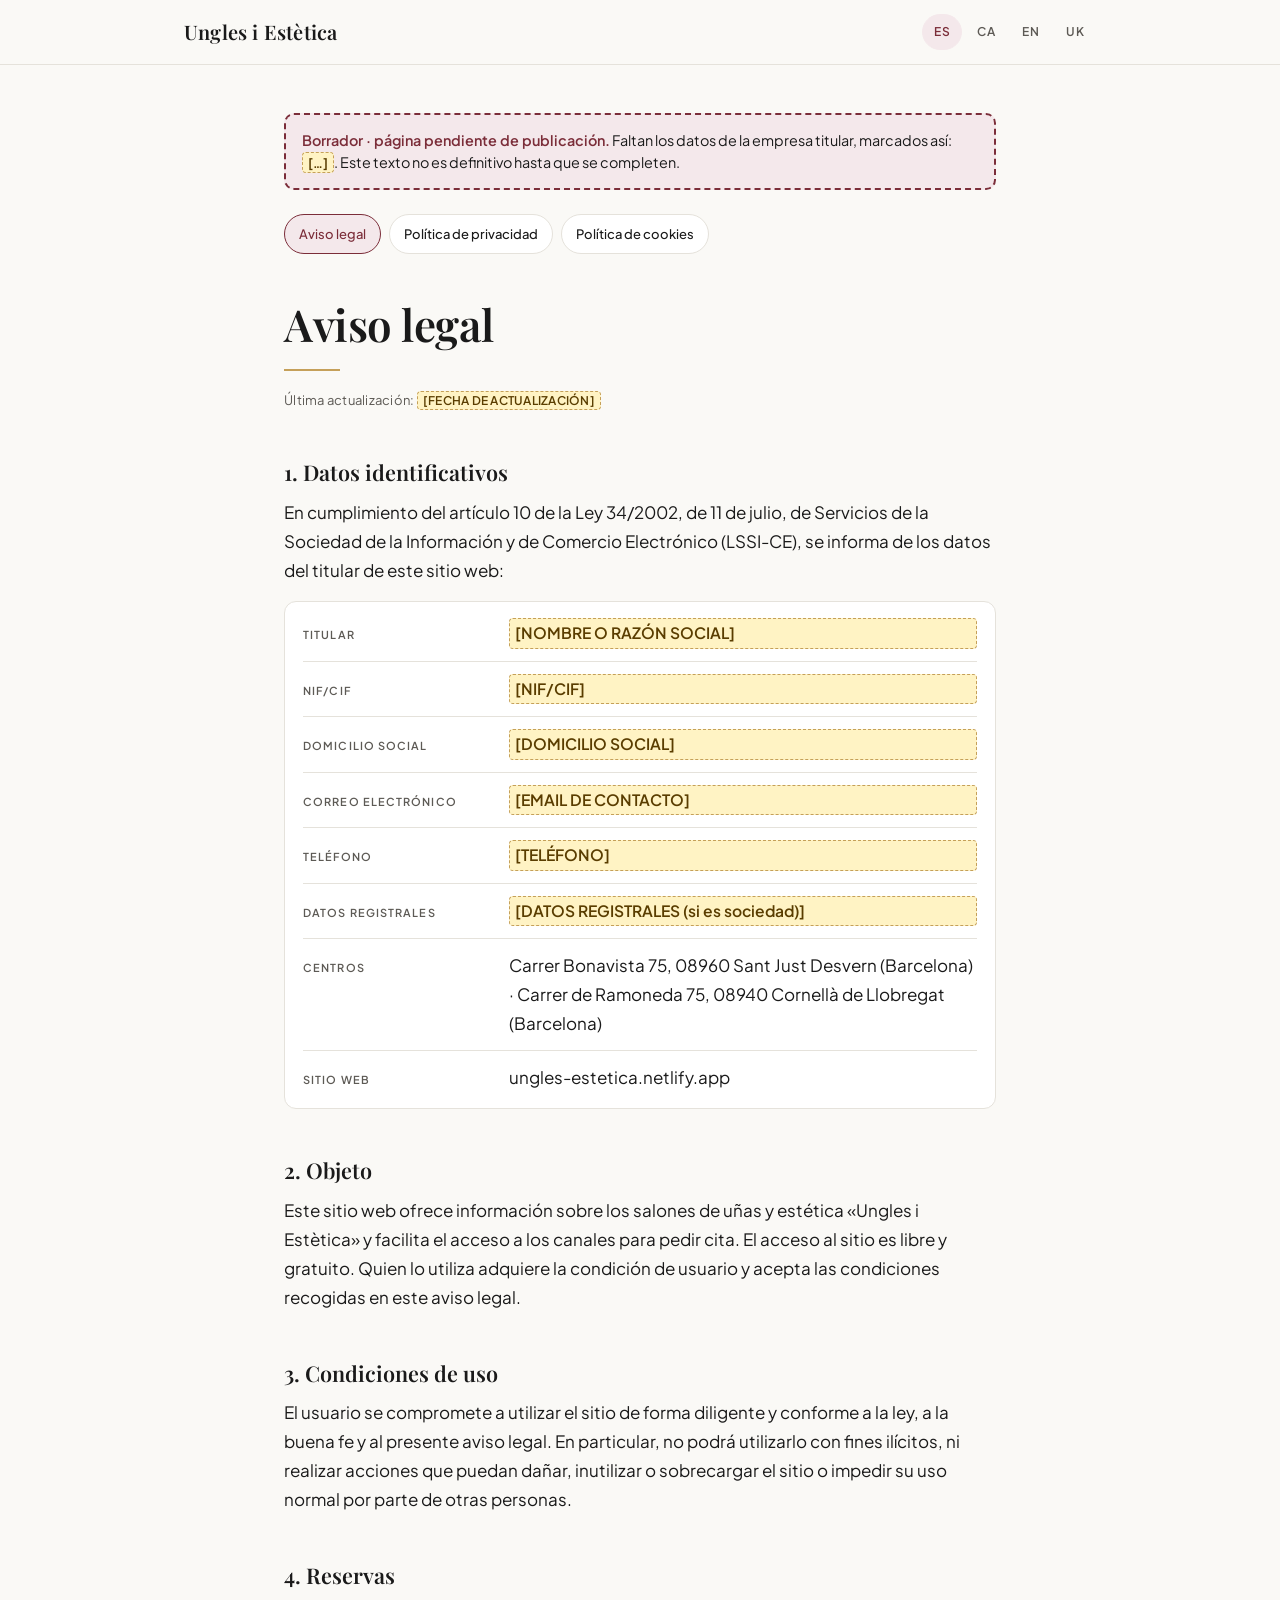
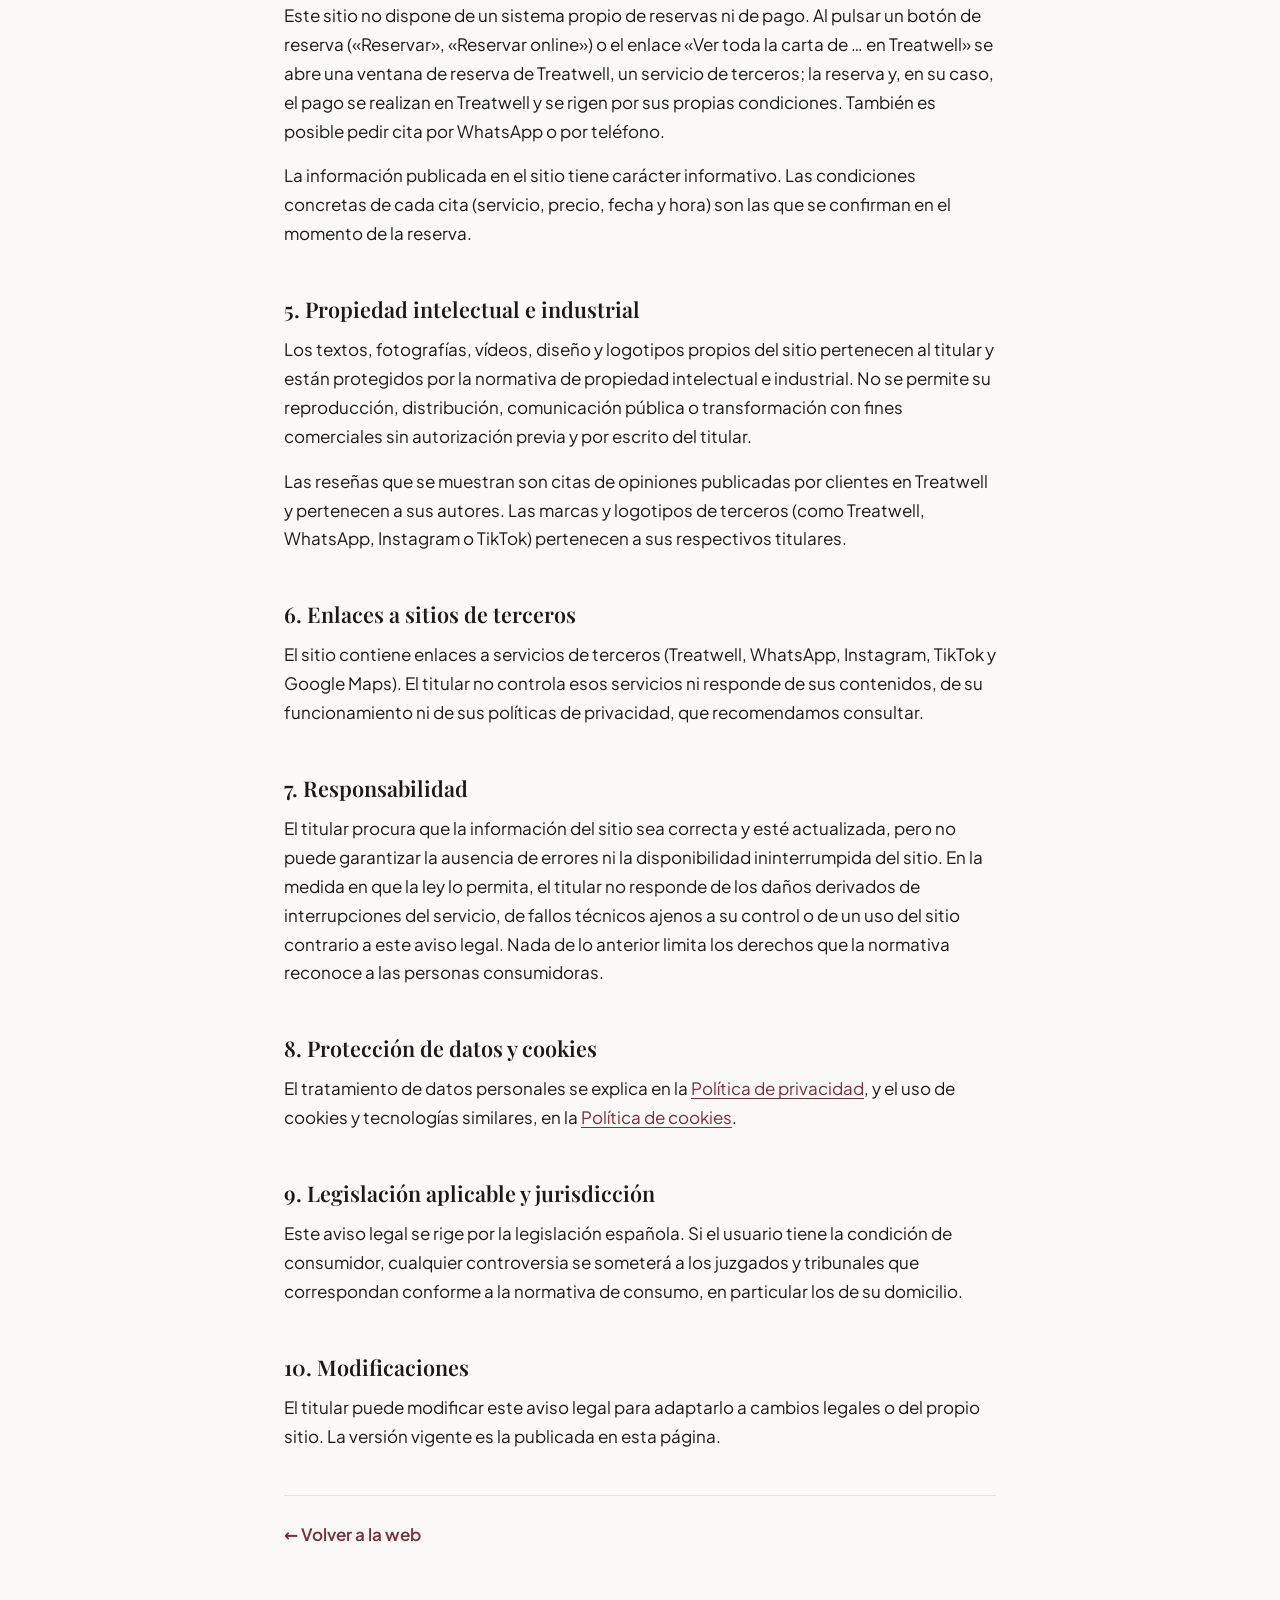
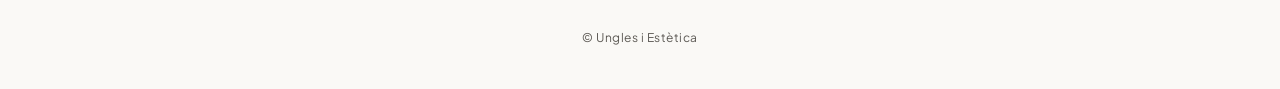
==== legal/aviso-legal.html @ af8abde1 "Juridische pagina's in vier talen klaargezet (nog niet gelinkt) Co-Authored-By: Claude Fable 5.2 <no" ====
<!DOCTYPE html>
<!--
  BORRADOR / DRAFT - no enlazar hasta completar los datos de la empresa.
  Placeholders usados en este archivo (idénticos en los 4 idiomas; buscar y reemplazar,
  cada uno va dentro de <mark class="ph">…</mark>):
       [NOMBRE O RAZÓN SOCIAL]
       [NIF/CIF]
       [DOMICILIO SOCIAL]
       [EMAIL DE CONTACTO]
       [TELÉFONO]
       [DATOS REGISTRALES (si es sociedad)]
       [FECHA DE ACTUALIZACIÓN]
  Al publicar: quitar <meta name="robots" content="noindex"> y los avisos <p class="draft">.
  Centros (apartado 1, en los 4 idiomas): copia de data/prijzen.json (adres); actualizar a mano si cambia.
-->
<html lang="es">
<head>
<meta charset="utf-8">
<meta name="viewport" content="width=device-width, initial-scale=1">
<meta name="robots" content="noindex">
<title>Aviso legal · Ungles i Estètica</title>
<link rel="stylesheet" href="../media/fonts/fonts.css">
<link rel="stylesheet" href="legal.css">
<script src="legal.js"></script>
</head>
<body>
<header class="topbar">
  <div class="topbar-in">
    <a class="logo" href="../index.html">Ungles i Estètica</a>
    <div class="langs" role="group" aria-label="Idioma / Language">
      <button type="button" data-set-lang="es" aria-pressed="true" lang="es" title="Español">ES</button>
      <button type="button" data-set-lang="ca" aria-pressed="false" lang="ca" title="Català">CA</button>
      <button type="button" data-set-lang="en" aria-pressed="false" lang="en" title="English">EN</button>
      <button type="button" data-set-lang="uk" aria-pressed="false" lang="uk" title="Українська">UK</button>
    </div>
  </div>
</header>
<main>
  <section lang="es" data-lang="es">
    <p class="draft" role="note"><strong>Borrador · página pendiente de publicación.</strong> Faltan los datos de la empresa titular, marcados así: <mark class="ph">[…]</mark>. Este texto no es definitivo hasta que se completen.</p>
    <nav class="legal-nav" aria-label="Páginas legales">
      <ul><li><a href="aviso-legal.html" aria-current="page">Aviso legal</a></li><li><a href="privacidad.html">Política de privacidad</a></li><li><a href="cookies.html">Política de cookies</a></li></ul>
    </nav>
    <h1>Aviso legal</h1>
    <p class="updated">Última actualización: <mark class="ph">[FECHA DE ACTUALIZACIÓN]</mark></p>
    <h2>1. Datos identificativos</h2>
    <p>En cumplimiento del artículo 10 de la Ley 34/2002, de 11 de julio, de Servicios de la Sociedad de la Información y de Comercio Electrónico (LSSI-CE), se informa de los datos del titular de este sitio web:</p>
    <ul class="data">
      <li><span>Titular</span> <mark class="ph">[NOMBRE O RAZÓN SOCIAL]</mark></li>
      <li><span>NIF/CIF</span> <mark class="ph">[NIF/CIF]</mark></li>
      <li><span>Domicilio social</span> <mark class="ph">[DOMICILIO SOCIAL]</mark></li>
      <li><span>Correo electrónico</span> <mark class="ph">[EMAIL DE CONTACTO]</mark></li>
      <li><span>Teléfono</span> <mark class="ph">[TELÉFONO]</mark></li>
      <li><span>Datos registrales</span> <mark class="ph">[DATOS REGISTRALES (si es sociedad)]</mark></li>
      <li><span>Centros</span> Carrer Bonavista 75, 08960 Sant Just Desvern (Barcelona) · Carrer de Ramoneda 75, 08940 Cornellà de Llobregat (Barcelona)</li>
      <li><span>Sitio web</span> ungles-estetica.netlify.app</li>
    </ul>

    <h2>2. Objeto</h2>
    <p>Este sitio web ofrece información sobre los salones de uñas y estética «Ungles i Estètica» y facilita el acceso a los canales para pedir cita. El acceso al sitio es libre y gratuito. Quien lo utiliza adquiere la condición de usuario y acepta las condiciones recogidas en este aviso legal.</p>

    <h2>3. Condiciones de uso</h2>
    <p>El usuario se compromete a utilizar el sitio de forma diligente y conforme a la ley, a la buena fe y al presente aviso legal. En particular, no podrá utilizarlo con fines ilícitos, ni realizar acciones que puedan dañar, inutilizar o sobrecargar el sitio o impedir su uso normal por parte de otras personas.</p>

    <h2>4. Reservas</h2>
    <p>Este sitio no dispone de un sistema propio de reservas ni de pago. Al pulsar un botón de reserva («Reservar», «Reservar online») o el enlace «Ver toda la carta de … en Treatwell» se abre una ventana de reserva de Treatwell, un servicio de terceros; la reserva y, en su caso, el pago se realizan en Treatwell y se rigen por sus propias condiciones. También es posible pedir cita por WhatsApp o por teléfono.</p>
    <p>La información publicada en el sitio tiene carácter informativo. Las condiciones concretas de cada cita (servicio, precio, fecha y hora) son las que se confirman en el momento de la reserva.</p>

    <h2>5. Propiedad intelectual e industrial</h2>
    <p>Los textos, fotografías, vídeos, diseño y logotipos propios del sitio pertenecen al titular y están protegidos por la normativa de propiedad intelectual e industrial. No se permite su reproducción, distribución, comunicación pública o transformación con fines comerciales sin autorización previa y por escrito del titular.</p>
    <p>Las reseñas que se muestran son citas de opiniones publicadas por clientes en Treatwell y pertenecen a sus autores. Las marcas y logotipos de terceros (como Treatwell, WhatsApp, Instagram o TikTok) pertenecen a sus respectivos titulares.</p>

    <h2>6. Enlaces a sitios de terceros</h2>
    <p>El sitio contiene enlaces a servicios de terceros (Treatwell, WhatsApp, Instagram, TikTok y Google Maps). El titular no controla esos servicios ni responde de sus contenidos, de su funcionamiento ni de sus políticas de privacidad, que recomendamos consultar.</p>

    <h2>7. Responsabilidad</h2>
    <p>El titular procura que la información del sitio sea correcta y esté actualizada, pero no puede garantizar la ausencia de errores ni la disponibilidad ininterrumpida del sitio. En la medida en que la ley lo permita, el titular no responde de los daños derivados de interrupciones del servicio, de fallos técnicos ajenos a su control o de un uso del sitio contrario a este aviso legal. Nada de lo anterior limita los derechos que la normativa reconoce a las personas consumidoras.</p>

    <h2>8. Protección de datos y cookies</h2>
    <p>El tratamiento de datos personales se explica en la <a href="privacidad.html">Política de privacidad</a>, y el uso de cookies y tecnologías similares, en la <a href="cookies.html">Política de cookies</a>.</p>

    <h2>9. Legislación aplicable y jurisdicción</h2>
    <p>Este aviso legal se rige por la legislación española. Si el usuario tiene la condición de consumidor, cualquier controversia se someterá a los juzgados y tribunales que correspondan conforme a la normativa de consumo, en particular los de su domicilio.</p>

    <h2>10. Modificaciones</h2>
    <p>El titular puede modificar este aviso legal para adaptarlo a cambios legales o del propio sitio. La versión vigente es la publicada en esta página.</p>

    <p class="back"><a href="../index.html">&larr; Volver a la web</a></p>
  </section>
  <section lang="ca" data-lang="ca">
    <p class="draft" role="note"><strong>Esborrany · pàgina pendent de publicació.</strong> Hi manquen les dades de l'empresa titular, marcades així: <mark class="ph">[…]</mark>. Aquest text no és definitiu fins que es completin.</p>
    <nav class="legal-nav" aria-label="Pàgines legals">
      <ul><li><a href="aviso-legal.html" aria-current="page">Avís legal</a></li><li><a href="privacidad.html">Política de privacitat</a></li><li><a href="cookies.html">Política de galetes</a></li></ul>
    </nav>
    <h1>Avís legal</h1>
    <p class="updated">Darrera actualització: <mark class="ph">[FECHA DE ACTUALIZACIÓN]</mark></p>
    <h2>1. Dades identificatives</h2>
    <p>En compliment de l'article 10 de la Llei 34/2002, d'11 de juliol, de serveis de la societat de la informació i de comerç electrònic (LSSI-CE), s'informa de les dades del titular d'aquest lloc web:</p>
    <ul class="data">
      <li><span>Titular</span> <mark class="ph">[NOMBRE O RAZÓN SOCIAL]</mark></li>
      <li><span>NIF/CIF</span> <mark class="ph">[NIF/CIF]</mark></li>
      <li><span>Domicili social</span> <mark class="ph">[DOMICILIO SOCIAL]</mark></li>
      <li><span>Correu electrònic</span> <mark class="ph">[EMAIL DE CONTACTO]</mark></li>
      <li><span>Telèfon</span> <mark class="ph">[TELÉFONO]</mark></li>
      <li><span>Dades registrals</span> <mark class="ph">[DATOS REGISTRALES (si es sociedad)]</mark></li>
      <li><span>Centres</span> Carrer Bonavista 75, 08960 Sant Just Desvern (Barcelona) · Carrer de Ramoneda 75, 08940 Cornellà de Llobregat (Barcelona)</li>
      <li><span>Lloc web</span> ungles-estetica.netlify.app</li>
    </ul>

    <h2>2. Objecte</h2>
    <p>Aquest lloc web ofereix informació sobre els salons d'ungles i estètica «Ungles i Estètica» i facilita l'accés als canals per demanar hora. L'accés al lloc és lliure i gratuït. Qui l'utilitza adquireix la condició d'usuari i accepta les condicions recollides en aquest avís legal.</p>

    <h2>3. Condicions d'ús</h2>
    <p>L'usuari es compromet a fer servir el lloc de manera diligent i d'acord amb la llei, la bona fe i aquest avís legal. En particular, no el pot utilitzar amb finalitats il·lícites ni dur a terme accions que puguin malmetre, inutilitzar o sobrecarregar el lloc o impedir-ne l'ús normal a altres persones.</p>

    <h2>4. Reserves</h2>
    <p>Aquest lloc no té un sistema propi de reserves ni de pagament. En prémer un botó de reserva («Reserva», «Reserva en línia») o l'enllaç «Consulta tota la carta de … a Treatwell» s'obre una finestra de reserva de Treatwell, un servei de tercers; la reserva i, si escau, el pagament es fan a Treatwell i es regeixen per les seves pròpies condicions. També es pot demanar hora per WhatsApp o per telèfon.</p>
    <p>La informació publicada al lloc té caràcter informatiu. Les condicions concretes de cada cita (servei, preu, dia i hora) són les que es confirmen en el moment de fer la reserva.</p>

    <h2>5. Propietat intel·lectual i industrial</h2>
    <p>Els textos, les fotografies, els vídeos, el disseny i els logotips propis del lloc pertanyen al titular i estan protegits per la normativa de propietat intel·lectual i industrial. No se'n permet la reproducció, la distribució, la comunicació pública ni la transformació amb finalitats comercials sense l'autorització prèvia i per escrit del titular.</p>
    <p>Les ressenyes que s'hi mostren són cites d'opinions publicades per clients a Treatwell i pertanyen als seus autors. Les marques i els logotips de tercers (com ara Treatwell, WhatsApp, Instagram o TikTok) pertanyen als seus titulars respectius.</p>

    <h2>6. Enllaços a llocs de tercers</h2>
    <p>El lloc conté enllaços a serveis de tercers (Treatwell, WhatsApp, Instagram, TikTok i Google Maps). El titular no controla aquests serveis ni respon dels seus continguts, del seu funcionament ni de les seves polítiques de privacitat, que recomanem consultar.</p>

    <h2>7. Responsabilitat</h2>
    <p>El titular procura que la informació del lloc sigui correcta i estigui actualitzada, però no pot garantir l'absència d'errors ni la disponibilitat ininterrompuda del lloc. En la mesura que la llei ho permeti, el titular no respon dels danys derivats d'interrupcions del servei, de fallades tècniques alienes al seu control o d'un ús del lloc contrari a aquest avís legal. Res del que s'ha dit limita els drets que la normativa reconeix a les persones consumidores.</p>

    <h2>8. Protecció de dades i galetes</h2>
    <p>El tractament de dades personals s'explica a la <a href="privacidad.html">Política de privacitat</a>, i l'ús de galetes i tecnologies similars, a la <a href="cookies.html">Política de galetes</a>.</p>

    <h2>9. Legislació aplicable i jurisdicció</h2>
    <p>Aquest avís legal es regeix per la legislació espanyola. Si l'usuari té la condició de consumidor, qualsevol controvèrsia se sotmetrà als jutjats i tribunals que corresponguin d'acord amb la normativa de consum, en particular els del seu domicili.</p>

    <h2>10. Modificacions</h2>
    <p>El titular pot modificar aquest avís legal per adaptar-lo a canvis legals o del mateix lloc. La versió vigent és la publicada en aquesta pàgina.</p>
<p class="prevail">Aquest text és una traducció. En cas de discrepància entre versions, preval la versió en castellà.</p>
    <p class="back"><a href="../index.html">&larr; Tornar al web</a></p>
  </section>
  <section lang="en" data-lang="en">
    <p class="draft" role="note"><strong>Draft · this page has not been published yet.</strong> The details of the company that owns the site are still missing, highlighted like this: <mark class="ph">[…]</mark>. This text is not final until they are filled in.</p>
    <nav class="legal-nav" aria-label="Legal pages">
      <ul><li><a href="aviso-legal.html" aria-current="page">Legal notice</a></li><li><a href="privacidad.html">Privacy policy</a></li><li><a href="cookies.html">Cookie policy</a></li></ul>
    </nav>
    <h1>Legal notice</h1>
    <p class="updated">Last updated: <mark class="ph">[FECHA DE ACTUALIZACIÓN]</mark></p>
    <h2>1. Identification details</h2>
    <p>In accordance with Article 10 of Spanish Act 34/2002 of 11 July on Information Society Services and Electronic Commerce (LSSI-CE), the details of the owner of this website are as follows:</p>
    <ul class="data">
      <li><span>Owner</span> <mark class="ph">[NOMBRE O RAZÓN SOCIAL]</mark></li>
      <li><span>Tax ID (NIF/CIF)</span> <mark class="ph">[NIF/CIF]</mark></li>
      <li><span>Registered address</span> <mark class="ph">[DOMICILIO SOCIAL]</mark></li>
      <li><span>Email</span> <mark class="ph">[EMAIL DE CONTACTO]</mark></li>
      <li><span>Telephone</span> <mark class="ph">[TELÉFONO]</mark></li>
      <li><span>Registry details</span> <mark class="ph">[DATOS REGISTRALES (si es sociedad)]</mark></li>
      <li><span>Salons</span> Carrer Bonavista 75, 08960 Sant Just Desvern (Barcelona) · Carrer de Ramoneda 75, 08940 Cornellà de Llobregat (Barcelona)</li>
      <li><span>Website</span> ungles-estetica.netlify.app</li>
    </ul>

    <h2>2. Purpose</h2>
    <p>This website provides information about the “Ungles i Estètica” nail and beauty salons and gives access to the channels for booking an appointment. Access to the site is free of charge. Anyone using it is considered a user and accepts the terms set out in this legal notice.</p>

    <h2>3. Terms of use</h2>
    <p>Users agree to use the site with due care and in accordance with the law, good faith and this legal notice. In particular, the site may not be used for unlawful purposes, nor may users do anything that could damage, disable or overload the site or prevent others from using it normally.</p>

    <h2>4. Bookings</h2>
    <p>This site has no booking or payment system of its own. Clicking a booking button (“Book”, “Book online”) or the link “See the full … menu on Treatwell” opens a booking window provided by Treatwell, a third-party service; the booking and, where applicable, the payment are made on Treatwell and are governed by Treatwell's own terms. Appointments can also be requested by WhatsApp or by telephone.</p>
    <p>The information published on the site is for guidance only. The specific terms of each appointment (service, price, date and time) are those confirmed at the time of booking.</p>

    <h2>5. Intellectual and industrial property</h2>
    <p>The site's own texts, photographs, videos, design and logos belong to the owner and are protected by intellectual and industrial property law. They may not be reproduced, distributed, communicated to the public or adapted for commercial purposes without the owner's prior written permission.</p>
    <p>The reviews shown are quotations from opinions posted by customers on Treatwell and belong to their authors. Third-party trade marks and logos (such as Treatwell, WhatsApp, Instagram and TikTok) belong to their respective owners.</p>

    <h2>6. Links to third-party sites</h2>
    <p>The site contains links to third-party services (Treatwell, WhatsApp, Instagram, TikTok and Google Maps). The owner does not control those services and is not responsible for their content, their operation or their privacy policies, which we recommend you read.</p>

    <h2>7. Liability</h2>
    <p>The owner endeavours to keep the information on the site accurate and up to date, but cannot guarantee that it is free of errors or that the site will be available without interruption. To the extent permitted by law, the owner is not liable for damage arising from service interruptions, technical faults beyond its control or use of the site contrary to this legal notice. Nothing in this section limits the rights that the law grants to consumers.</p>

    <h2>8. Data protection and cookies</h2>
    <p>The processing of personal data is explained in the <a href="privacidad.html">Privacy policy</a>, and the use of cookies and similar technologies in the <a href="cookies.html">Cookie policy</a>.</p>

    <h2>9. Governing law and jurisdiction</h2>
    <p>This legal notice is governed by Spanish law. Where the user is a consumer, any dispute will be brought before the courts that have jurisdiction under consumer law, in particular those of the consumer's place of residence.</p>

    <h2>10. Changes</h2>
    <p>The owner may amend this legal notice to reflect changes in the law or in the site itself. The version in force is the one published on this page.</p>
<p class="prevail">This text is a translation. In the event of any discrepancy between versions, the Spanish version prevails.</p>
    <p class="back"><a href="../index.html">&larr; Back to the site</a></p>
  </section>
  <section lang="uk" data-lang="uk">
    <p class="draft" role="note"><strong>Чернетка · сторінку ще не опубліковано.</strong> Бракує даних компанії — власника сайту, їх позначено так: <mark class="ph">[…]</mark>. Текст не є остаточним, доки ці дані не буде додано.</p>
    <nav class="legal-nav" aria-label="Юридичні сторінки">
      <ul><li><a href="aviso-legal.html" aria-current="page">Правова інформація</a></li><li><a href="privacidad.html">Політика конфіденційності</a></li><li><a href="cookies.html">Політика щодо файлів cookie</a></li></ul>
    </nav>
    <h1>Правова інформація</h1>
    <p class="updated">Останнє оновлення: <mark class="ph">[FECHA DE ACTUALIZACIÓN]</mark></p>
    <h2>1. Ідентифікаційні дані</h2>
    <p>Відповідно до статті 10 іспанського Закону 34/2002 від 11 липня про послуги інформаційного суспільства та електронну комерцію (LSSI-CE) повідомляємо дані власника цього вебсайту:</p>
    <ul class="data">
      <li><span>Власник</span> <mark class="ph">[NOMBRE O RAZÓN SOCIAL]</mark></li>
      <li><span>Податковий номер (NIF/CIF)</span> <mark class="ph">[NIF/CIF]</mark></li>
      <li><span>Юридична адреса</span> <mark class="ph">[DOMICILIO SOCIAL]</mark></li>
      <li><span>Електронна пошта</span> <mark class="ph">[EMAIL DE CONTACTO]</mark></li>
      <li><span>Телефон</span> <mark class="ph">[TELÉFONO]</mark></li>
      <li><span>Реєстраційні дані</span> <mark class="ph">[DATOS REGISTRALES (si es sociedad)]</mark></li>
      <li><span>Салони</span> Carrer Bonavista 75, 08960 Sant Just Desvern (Барселона) · Carrer de Ramoneda 75, 08940 Cornellà de Llobregat (Барселона)</li>
      <li><span>Вебсайт</span> ungles-estetica.netlify.app</li>
    </ul>

    <h2>2. Призначення сайту</h2>
    <p>Цей вебсайт містить інформацію про салони манікюру та краси «Ungles i Estètica» і дає доступ до каналів запису на візит. Доступ до сайту вільний і безкоштовний. Кожен, хто користується сайтом, набуває статусу користувача та приймає умови, викладені на цій сторінці.</p>

    <h2>3. Умови користування</h2>
    <p>Користувач зобов'язується користуватися сайтом сумлінно, відповідно до закону, принципу добросовісності та цих умов. Зокрема, заборонено використовувати сайт із протиправною метою або вчиняти дії, що можуть пошкодити, вивести з ладу чи перевантажити сайт або завадити іншим особам нормально ним користуватися.</p>

    <h2>4. Запис на візит</h2>
    <p>Сайт не має власної системи бронювання чи оплати. Після натискання кнопки запису («Записатися», «Записатися онлайн») або посилання «Усі послуги салону … на Treatwell» відкривається вікно бронювання Treatwell — стороннього сервісу; бронювання і, якщо це передбачено, оплата здійснюються в Treatwell та регулюються його власними умовами. Записатися також можна через WhatsApp або телефоном.</p>
    <p>Інформація на сайті має довідковий характер. Конкретні умови кожного візиту (послуга, ціна, дата й час) — це ті, які підтверджено під час бронювання.</p>

    <h2>5. Інтелектуальна та промислова власність</h2>
    <p>Власні тексти, фотографії, відео, дизайн і логотипи сайту належать власникові й охороняються законодавством про інтелектуальну та промислову власність. Їх не можна відтворювати, поширювати, публічно сповіщати чи переробляти з комерційною метою без попередньої письмової згоди власника.</p>
    <p>Відгуки, показані на сайті, — це цитати відгуків, які клієнти опублікували на Treatwell; вони належать своїм авторам. Торговельні марки та логотипи третіх осіб (зокрема Treatwell, WhatsApp, Instagram і TikTok) належать їхнім власникам.</p>

    <h2>6. Посилання на сторонні сайти</h2>
    <p>Сайт містить посилання на сторонні сервіси (Treatwell, WhatsApp, Instagram, TikTok і Google Maps). Власник не контролює ці сервіси та не відповідає за їхній вміст, роботу чи політику конфіденційності — радимо ознайомитися з нею окремо.</p>

    <h2>7. Відповідальність</h2>
    <p>Власник дбає про те, щоб інформація на сайті була правильною та актуальною, але не може гарантувати відсутність помилок чи безперебійну роботу сайту. У межах, дозволених законом, власник не відповідає за шкоду, спричинену перебоями в роботі сервісу, технічними збоями, що не залежать від нього, або використанням сайту всупереч цим умовам. Ніщо з наведеного не обмежує прав, які закон надає споживачам.</p>

    <h2>8. Захист даних і файли cookie</h2>
    <p>Про обробку персональних даних ідеться в <a href="privacidad.html">Політиці конфіденційності</a>, а про використання файлів cookie та подібних технологій — у <a href="cookies.html">Політиці щодо файлів cookie</a>.</p>

    <h2>9. Застосовне право та юрисдикція</h2>
    <p>Ці умови регулюються законодавством Іспанії. Якщо користувач є споживачем, будь-який спір розглядатимуть суди, компетентні відповідно до законодавства про захист прав споживачів, зокрема суди за місцем проживання споживача.</p>

    <h2>10. Зміни</h2>
    <p>Власник може змінювати цей текст, щоб привести його у відповідність до змін у законодавстві або на самому сайті. Чинною є версія, опублікована на цій сторінці.</p>
<p class="prevail">Цей текст є перекладом. У разі розбіжностей між версіями переважну силу має версія іспанською мовою.</p>
    <p class="back"><a href="../index.html">&larr; Повернутися на сайт</a></p>
  </section>
</main>
<footer class="foot">© Ungles i Estètica</footer>
</body>
</html>
---- media/fonts/fonts.css ----
@font-face {
  font-family: 'Playfair Display';
  font-style: italic;
  font-weight: 400;
  font-display: swap;
  src: url(PlayfairDisplay-italic-cyrillic.woff2) format('woff2');
  unicode-range: U+0301, U+0400-045F, U+0490-0491, U+04B0-04B1, U+2116;
}
@font-face {
  font-family: 'Playfair Display';
  font-style: italic;
  font-weight: 400;
  font-display: swap;
  src: url(PlayfairDisplay-italic-latin-ext.woff2) format('woff2');
  unicode-range: U+0100-02BA, U+02BD-02C5, U+02C7-02CC, U+02CE-02D7, U+02DD-02FF, U+0304, U+0308, U+0329, U+1D00-1DBF, U+1E00-1E9F, U+1EF2-1EFF, U+2020, U+20A0-20AB, U+20AD-20C4, U+2113, U+2C60-2C7F, U+A720-A7FF;
}
@font-face {
  font-family: 'Playfair Display';
  font-style: italic;
  font-weight: 400;
  font-display: swap;
  src: url(PlayfairDisplay-italic-latin.woff2) format('woff2');
  unicode-range: U+0000-00FF, U+0131, U+0152-0153, U+02BB-02BC, U+02C6, U+02DA, U+02DC, U+0304, U+0308, U+0329, U+2000-206F, U+20AC, U+2122, U+2191, U+2193, U+2212, U+2215, U+FEFF, U+FFFD;
}
@font-face {
  font-family: 'Playfair Display';
  font-style: normal;
  font-weight: 400;
  font-display: swap;
  src: url(PlayfairDisplay-normal-cyrillic.woff2) format('woff2');
  unicode-range: U+0301, U+0400-045F, U+0490-0491, U+04B0-04B1, U+2116;
}
@font-face {
  font-family: 'Playfair Display';
  font-style: normal;
  font-weight: 400;
  font-display: swap;
  src: url(PlayfairDisplay-normal-latin-ext.woff2) format('woff2');
  unicode-range: U+0100-02BA, U+02BD-02C5, U+02C7-02CC, U+02CE-02D7, U+02DD-02FF, U+0304, U+0308, U+0329, U+1D00-1DBF, U+1E00-1E9F, U+1EF2-1EFF, U+2020, U+20A0-20AB, U+20AD-20C4, U+2113, U+2C60-2C7F, U+A720-A7FF;
}
@font-face {
  font-family: 'Playfair Display';
  font-style: normal;
  font-weight: 400;
  font-display: swap;
  src: url(PlayfairDisplay-normal-latin.woff2) format('woff2');
  unicode-range: U+0000-00FF, U+0131, U+0152-0153, U+02BB-02BC, U+02C6, U+02DA, U+02DC, U+0304, U+0308, U+0329, U+2000-206F, U+20AC, U+2122, U+2191, U+2193, U+2212, U+2215, U+FEFF, U+FFFD;
}
@font-face {
  font-family: 'Playfair Display';
  font-style: normal;
  font-weight: 600;
  font-display: swap;
  src: url(PlayfairDisplay-normal-cyrillic.woff2) format('woff2');
  unicode-range: U+0301, U+0400-045F, U+0490-0491, U+04B0-04B1, U+2116;
}
@font-face {
  font-family: 'Playfair Display';
  font-style: normal;
  font-weight: 600;
  font-display: swap;
  src: url(PlayfairDisplay-normal-latin-ext.woff2) format('woff2');
  unicode-range: U+0100-02BA, U+02BD-02C5, U+02C7-02CC, U+02CE-02D7, U+02DD-02FF, U+0304, U+0308, U+0329, U+1D00-1DBF, U+1E00-1E9F, U+1EF2-1EFF, U+2020, U+20A0-20AB, U+20AD-20C4, U+2113, U+2C60-2C7F, U+A720-A7FF;
}
@font-face {
  font-family: 'Playfair Display';
  font-style: normal;
  font-weight: 600;
  font-display: swap;
  src: url(PlayfairDisplay-normal-latin.woff2) format('woff2');
  unicode-range: U+0000-00FF, U+0131, U+0152-0153, U+02BB-02BC, U+02C6, U+02DA, U+02DC, U+0304, U+0308, U+0329, U+2000-206F, U+20AC, U+2122, U+2191, U+2193, U+2212, U+2215, U+FEFF, U+FFFD;
}
@font-face {
  font-family: 'Plus Jakarta Sans';
  font-style: normal;
  font-weight: 300;
  font-display: swap;
  src: url(PlusJakartaSans-normal-cyrillic-ext.woff2) format('woff2');
  unicode-range: U+0460-052F, U+1C80-1C8A, U+20B4, U+2DE0-2DFF, U+A640-A69F, U+FE2E-FE2F;
}
@font-face {
  font-family: 'Plus Jakarta Sans';
  font-style: normal;
  font-weight: 300;
  font-display: swap;
  src: url(PlusJakartaSans-normal-latin-ext.woff2) format('woff2');
  unicode-range: U+0100-02BA, U+02BD-02C5, U+02C7-02CC, U+02CE-02D7, U+02DD-02FF, U+0304, U+0308, U+0329, U+1D00-1DBF, U+1E00-1E9F, U+1EF2-1EFF, U+2020, U+20A0-20AB, U+20AD-20C4, U+2113, U+2C60-2C7F, U+A720-A7FF;
}
@font-face {
  font-family: 'Plus Jakarta Sans';
  font-style: normal;
  font-weight: 300;
  font-display: swap;
  src: url(PlusJakartaSans-normal-latin.woff2) format('woff2');
  unicode-range: U+0000-00FF, U+0131, U+0152-0153, U+02BB-02BC, U+02C6, U+02DA, U+02DC, U+0304, U+0308, U+0329, U+2000-206F, U+20AC, U+2122, U+2191, U+2193, U+2212, U+2215, U+FEFF, U+FFFD;
}
@font-face {
  font-family: 'Plus Jakarta Sans';
  font-style: normal;
  font-weight: 400;
  font-display: swap;
  src: url(PlusJakartaSans-normal-cyrillic-ext.woff2) format('woff2');
  unicode-range: U+0460-052F, U+1C80-1C8A, U+20B4, U+2DE0-2DFF, U+A640-A69F, U+FE2E-FE2F;
}
@font-face {
  font-family: 'Plus Jakarta Sans';
  font-style: normal;
  font-weight: 400;
  font-display: swap;
  src: url(PlusJakartaSans-normal-latin-ext.woff2) format('woff2');
  unicode-range: U+0100-02BA, U+02BD-02C5, U+02C7-02CC, U+02CE-02D7, U+02DD-02FF, U+0304, U+0308, U+0329, U+1D00-1DBF, U+1E00-1E9F, U+1EF2-1EFF, U+2020, U+20A0-20AB, U+20AD-20C4, U+2113, U+2C60-2C7F, U+A720-A7FF;
}
@font-face {
  font-family: 'Plus Jakarta Sans';
  font-style: normal;
  font-weight: 400;
  font-display: swap;
  src: url(PlusJakartaSans-normal-latin.woff2) format('woff2');
  unicode-range: U+0000-00FF, U+0131, U+0152-0153, U+02BB-02BC, U+02C6, U+02DA, U+02DC, U+0304, U+0308, U+0329, U+2000-206F, U+20AC, U+2122, U+2191, U+2193, U+2212, U+2215, U+FEFF, U+FFFD;
}
@font-face {
  font-family: 'Plus Jakarta Sans';
  font-style: normal;
  font-weight: 500;
  font-display: swap;
  src: url(PlusJakartaSans-normal-cyrillic-ext.woff2) format('woff2');
  unicode-range: U+0460-052F, U+1C80-1C8A, U+20B4, U+2DE0-2DFF, U+A640-A69F, U+FE2E-FE2F;
}
@font-face {
  font-family: 'Plus Jakarta Sans';
  font-style: normal;
  font-weight: 500;
  font-display: swap;
  src: url(PlusJakartaSans-normal-latin-ext.woff2) format('woff2');
  unicode-range: U+0100-02BA, U+02BD-02C5, U+02C7-02CC, U+02CE-02D7, U+02DD-02FF, U+0304, U+0308, U+0329, U+1D00-1DBF, U+1E00-1E9F, U+1EF2-1EFF, U+2020, U+20A0-20AB, U+20AD-20C4, U+2113, U+2C60-2C7F, U+A720-A7FF;
}
@font-face {
  font-family: 'Plus Jakarta Sans';
  font-style: normal;
  font-weight: 500;
  font-display: swap;
  src: url(PlusJakartaSans-normal-latin.woff2) format('woff2');
  unicode-range: U+0000-00FF, U+0131, U+0152-0153, U+02BB-02BC, U+02C6, U+02DA, U+02DC, U+0304, U+0308, U+0329, U+2000-206F, U+20AC, U+2122, U+2191, U+2193, U+2212, U+2215, U+FEFF, U+FFFD;
}
@font-face {
  font-family: 'Plus Jakarta Sans';
  font-style: normal;
  font-weight: 600;
  font-display: swap;
  src: url(PlusJakartaSans-normal-cyrillic-ext.woff2) format('woff2');
  unicode-range: U+0460-052F, U+1C80-1C8A, U+20B4, U+2DE0-2DFF, U+A640-A69F, U+FE2E-FE2F;
}
@font-face {
  font-family: 'Plus Jakarta Sans';
  font-style: normal;
  font-weight: 600;
  font-display: swap;
  src: url(PlusJakartaSans-normal-latin-ext.woff2) format('woff2');
  unicode-range: U+0100-02BA, U+02BD-02C5, U+02C7-02CC, U+02CE-02D7, U+02DD-02FF, U+0304, U+0308, U+0329, U+1D00-1DBF, U+1E00-1E9F, U+1EF2-1EFF, U+2020, U+20A0-20AB, U+20AD-20C4, U+2113, U+2C60-2C7F, U+A720-A7FF;
}
@font-face {
  font-family: 'Plus Jakarta Sans';
  font-style: normal;
  font-weight: 600;
  font-display: swap;
  src: url(PlusJakartaSans-normal-latin.woff2) format('woff2');
  unicode-range: U+0000-00FF, U+0131, U+0152-0153, U+02BB-02BC, U+02C6, U+02DA, U+02DC, U+0304, U+0308, U+0329, U+2000-206F, U+20AC, U+2122, U+2191, U+2193, U+2212, U+2215, U+FEFF, U+FFFD;
}
---- legal/legal.css ----
/* Ungles i Estètica - páginas legales (compartido) */
:root {
  --bg: #faf9f6;
  --text: #1a1a1a;
  --muted: #5d5a55;
  --accent: #7b2d39;
  --accent-light: #f4e8eb;
  --border: #e5e2db;
  --gold: #c5a059;
  --serif: 'Playfair Display', Georgia, 'Times New Roman', serif;
  --sans: 'Plus Jakarta Sans', system-ui, -apple-system, 'Segoe UI', Roboto, Arial, sans-serif;
}
*, *::before, *::after { box-sizing: border-box; }
html { -webkit-text-size-adjust: 100%; scroll-behavior: smooth; }
body {
  margin: 0;
  background: var(--bg);
  color: var(--text);
  font-family: var(--sans);
  font-size: 16px;
  line-height: 1.7;
  -webkit-font-smoothing: antialiased;
}
a { color: var(--accent); text-underline-offset: 3px; text-decoration-thickness: 1px; }
a:hover { text-decoration-color: var(--gold); }
:focus-visible { outline: 2px solid var(--accent); outline-offset: 3px; border-radius: 2px; }

/* Barra superior */
.topbar {
  position: sticky; top: 0; z-index: 10;
  background: rgba(250, 249, 246, .94);
  -webkit-backdrop-filter: blur(8px); backdrop-filter: blur(8px);
  border-bottom: 1px solid var(--border);
}
.topbar-in {
  max-width: 960px; margin: 0 auto; padding: 12px 20px;
  display: flex; align-items: center; justify-content: space-between; gap: 12px; flex-wrap: wrap;
}
.logo {
  font-family: var(--serif); font-size: 1.25rem; font-weight: 600; letter-spacing: .01em;
  color: var(--text); text-decoration: none; white-space: nowrap;
}
.logo:hover { color: var(--accent); }
.langs { display: flex; gap: 4px; }
.langs button {
  font: 600 .75rem/1 var(--sans); letter-spacing: .08em;
  min-width: 40px; min-height: 36px; padding: 0 10px;
  color: var(--muted); background: transparent;
  border: 1px solid transparent; border-radius: 999px; cursor: pointer;
  transition: background .2s, color .2s, border-color .2s;
}
.langs button:hover { color: var(--accent); border-color: var(--border); }
.langs button[aria-pressed="true"] { color: var(--accent); background: var(--accent-light); border-color: var(--accent-light); }
html:not(.js) .langs { display: none; }

/* Contenido */
main { max-width: 760px; margin: 0 auto; padding: 28px 20px 40px; }
section[data-lang] { max-width: 720px; margin: 0 auto; }
html:not(.js) section[data-lang] + section[data-lang] { margin-top: 72px; padding-top: 40px; border-top: 1px solid var(--border); }
html.js section[data-lang] { display: none; }
html.js[data-active="es"] section[data-lang="es"],
html.js[data-active="ca"] section[data-lang="ca"],
html.js[data-active="en"] section[data-lang="en"],
html.js[data-active="uk"] section[data-lang="uk"] { display: block; }

.draft {
  margin: 0 0 24px; padding: 14px 16px;
  border: 2px dashed var(--accent); border-radius: 10px;
  background: var(--accent-light); color: var(--text);
  font-size: .9rem; line-height: 1.55;
}
.draft strong { color: var(--accent); }

.legal-nav ul { list-style: none; margin: 0 0 36px; padding: 0; display: flex; flex-wrap: wrap; gap: 8px; }
.legal-nav a {
  display: inline-block; padding: 8px 14px;
  border: 1px solid var(--border); border-radius: 999px;
  font-size: .8125rem; font-weight: 500; color: var(--text); text-decoration: none; background: #fff;
  transition: border-color .2s, color .2s;
}
.legal-nav a:hover { border-color: var(--gold); color: var(--accent); }
.legal-nav a[aria-current="page"] { border-color: var(--accent); color: var(--accent); background: var(--accent-light); }

h1, h2, h3 { font-family: var(--serif); font-weight: 600; line-height: 1.25; color: var(--text); }
h1 { font-size: clamp(2rem, 7vw, 2.75rem); margin: 0 0 10px; letter-spacing: -.01em; }
h1::after { content: ""; display: block; width: 56px; height: 2px; margin-top: 18px; background: var(--gold); }
.updated { margin: 18px 0 32px; font-size: .8125rem; color: var(--muted); letter-spacing: .02em; }
h2 { font-size: 1.35rem; margin: 44px 0 12px; padding-top: 4px; }
h3 { font-size: 1.08rem; margin: 28px 0 8px; color: var(--accent); }
p { margin: 0 0 16px; }
ul { margin: 0 0 16px; padding-left: 1.2em; }
li { margin-bottom: 6px; }
li::marker { color: var(--gold); }

ul.data {
  list-style: none; padding: 4px 18px; margin: 0 0 20px;
  background: #fff; border: 1px solid var(--border); border-radius: 12px;
}
ul.data li { margin: 0; padding: 12px 0; border-bottom: 1px solid var(--border); overflow-wrap: anywhere; }
ul.data li:last-child { border-bottom: 0; }
ul.data span {
  display: block; margin-bottom: 2px;
  font-size: .6875rem; font-weight: 600; letter-spacing: .1em; text-transform: uppercase; color: var(--muted);
}

mark.ph {
  background: #fff3c4; color: #5a3d00;
  padding: 1px 5px; border-radius: 4px; border: 1px dashed var(--gold);
  font-weight: 600; font-size: .92em; overflow-wrap: anywhere;
  -webkit-box-decoration-break: clone; box-decoration-break: clone;
}

.table-wrap { overflow-x: auto; margin: 0 0 20px; border: 1px solid var(--border); border-radius: 12px; background: #fff; }
table { width: 100%; border-collapse: collapse; font-size: .9rem; }
th, td { text-align: left; padding: 12px 14px; border-bottom: 1px solid var(--border); vertical-align: top; }
tbody tr:last-child td { border-bottom: 0; }
th { font-size: .6875rem; letter-spacing: .1em; text-transform: uppercase; color: var(--muted); font-weight: 600; background: var(--bg); }
code { font-family: ui-monospace, SFMono-Regular, Consolas, monospace; font-size: .9em; background: var(--accent-light); color: var(--accent); padding: 2px 6px; border-radius: 4px; }

.prevail { margin-top: 36px; font-size: .8125rem; color: var(--muted); font-style: italic; }
.back { margin: 44px 0 0; padding-top: 24px; border-top: 1px solid var(--border); }
.back a { font-weight: 600; text-decoration: none; }
.back a:hover { text-decoration: underline; }

.foot { text-align: center; padding: 24px 20px 40px; font-size: .75rem; color: var(--muted); letter-spacing: .04em; }

@media (min-width: 720px) {
  body { font-size: 17px; }
  main { padding: 48px 24px 56px; }
  .topbar-in { padding: 14px 24px; }
  ul.data li { display: grid; grid-template-columns: 190px 1fr; gap: 16px; align-items: baseline; }
  ul.data span { margin: 0; }
}
@media (prefers-reduced-motion: reduce) { * { transition: none !important; scroll-behavior: auto !important; } }
@media print {
  .topbar, .legal-nav, .back, .langs { display: none !important; }
  body { background: #fff; }
}
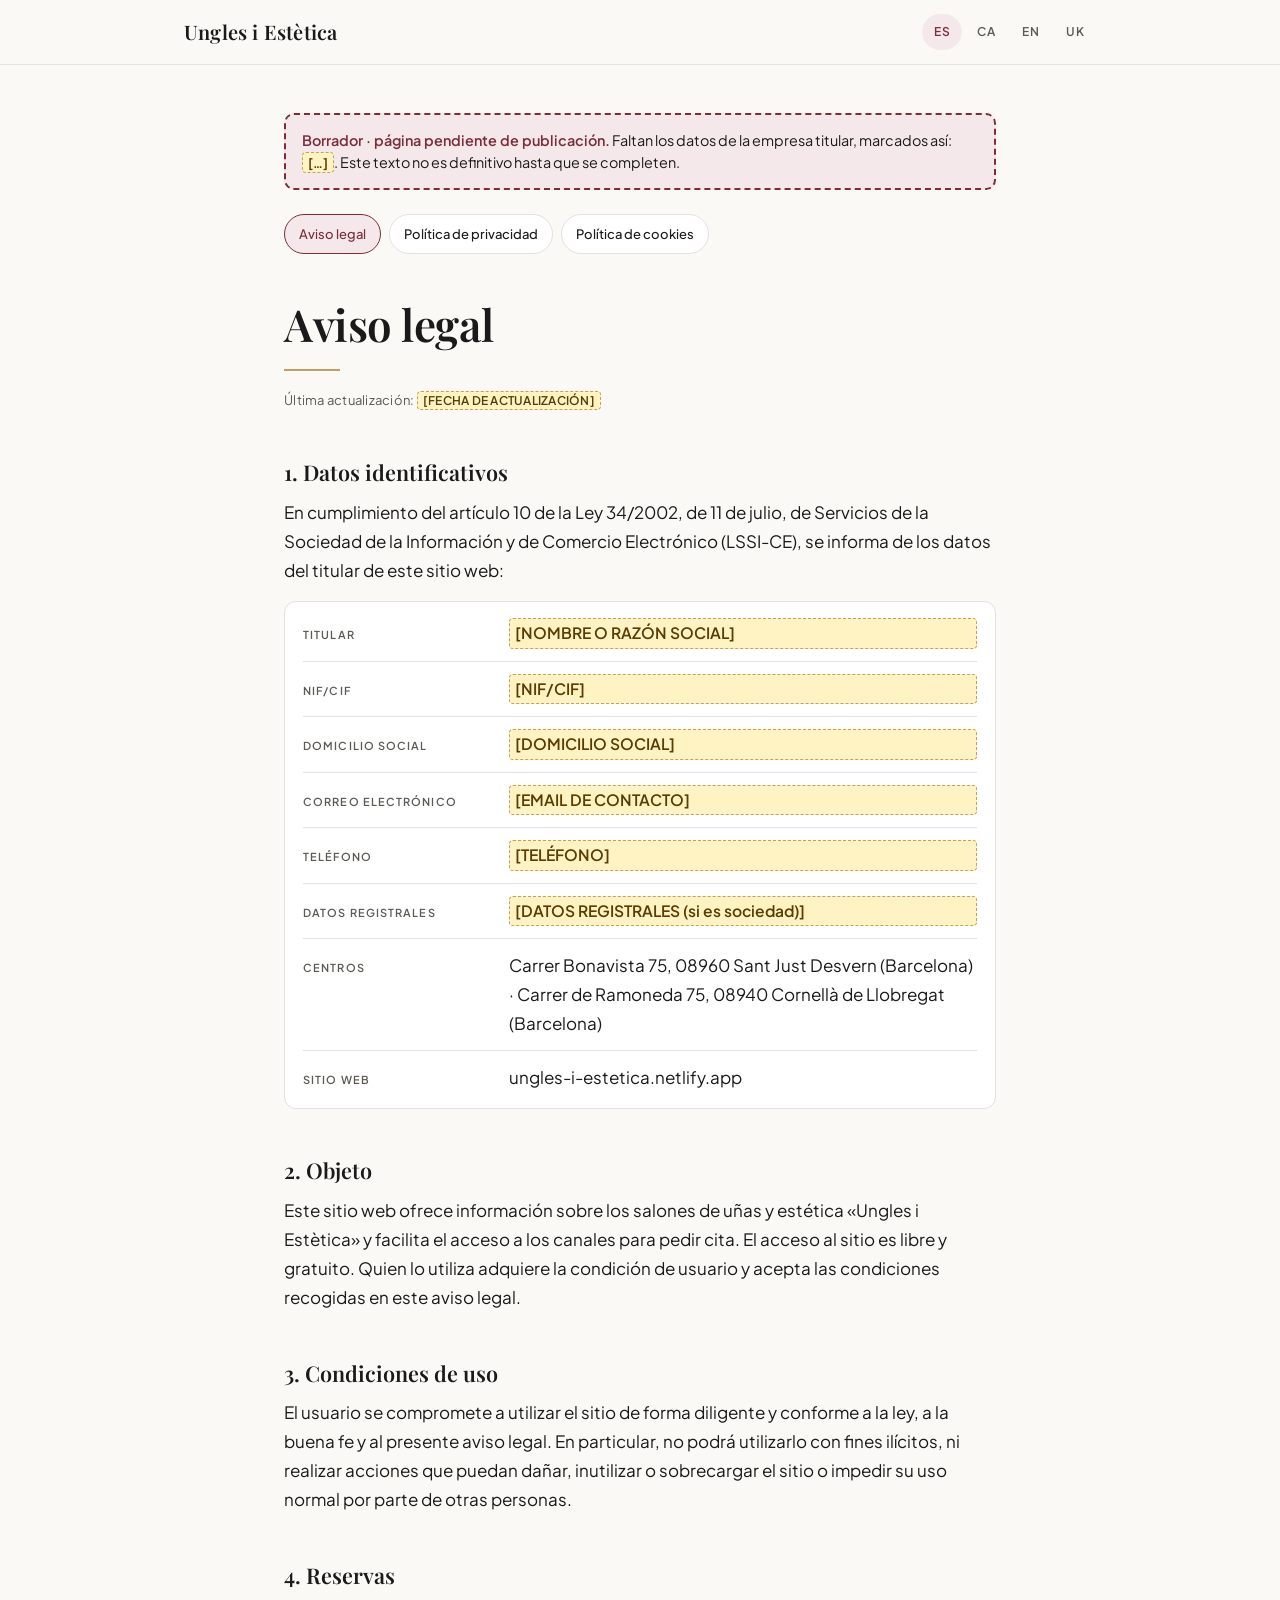
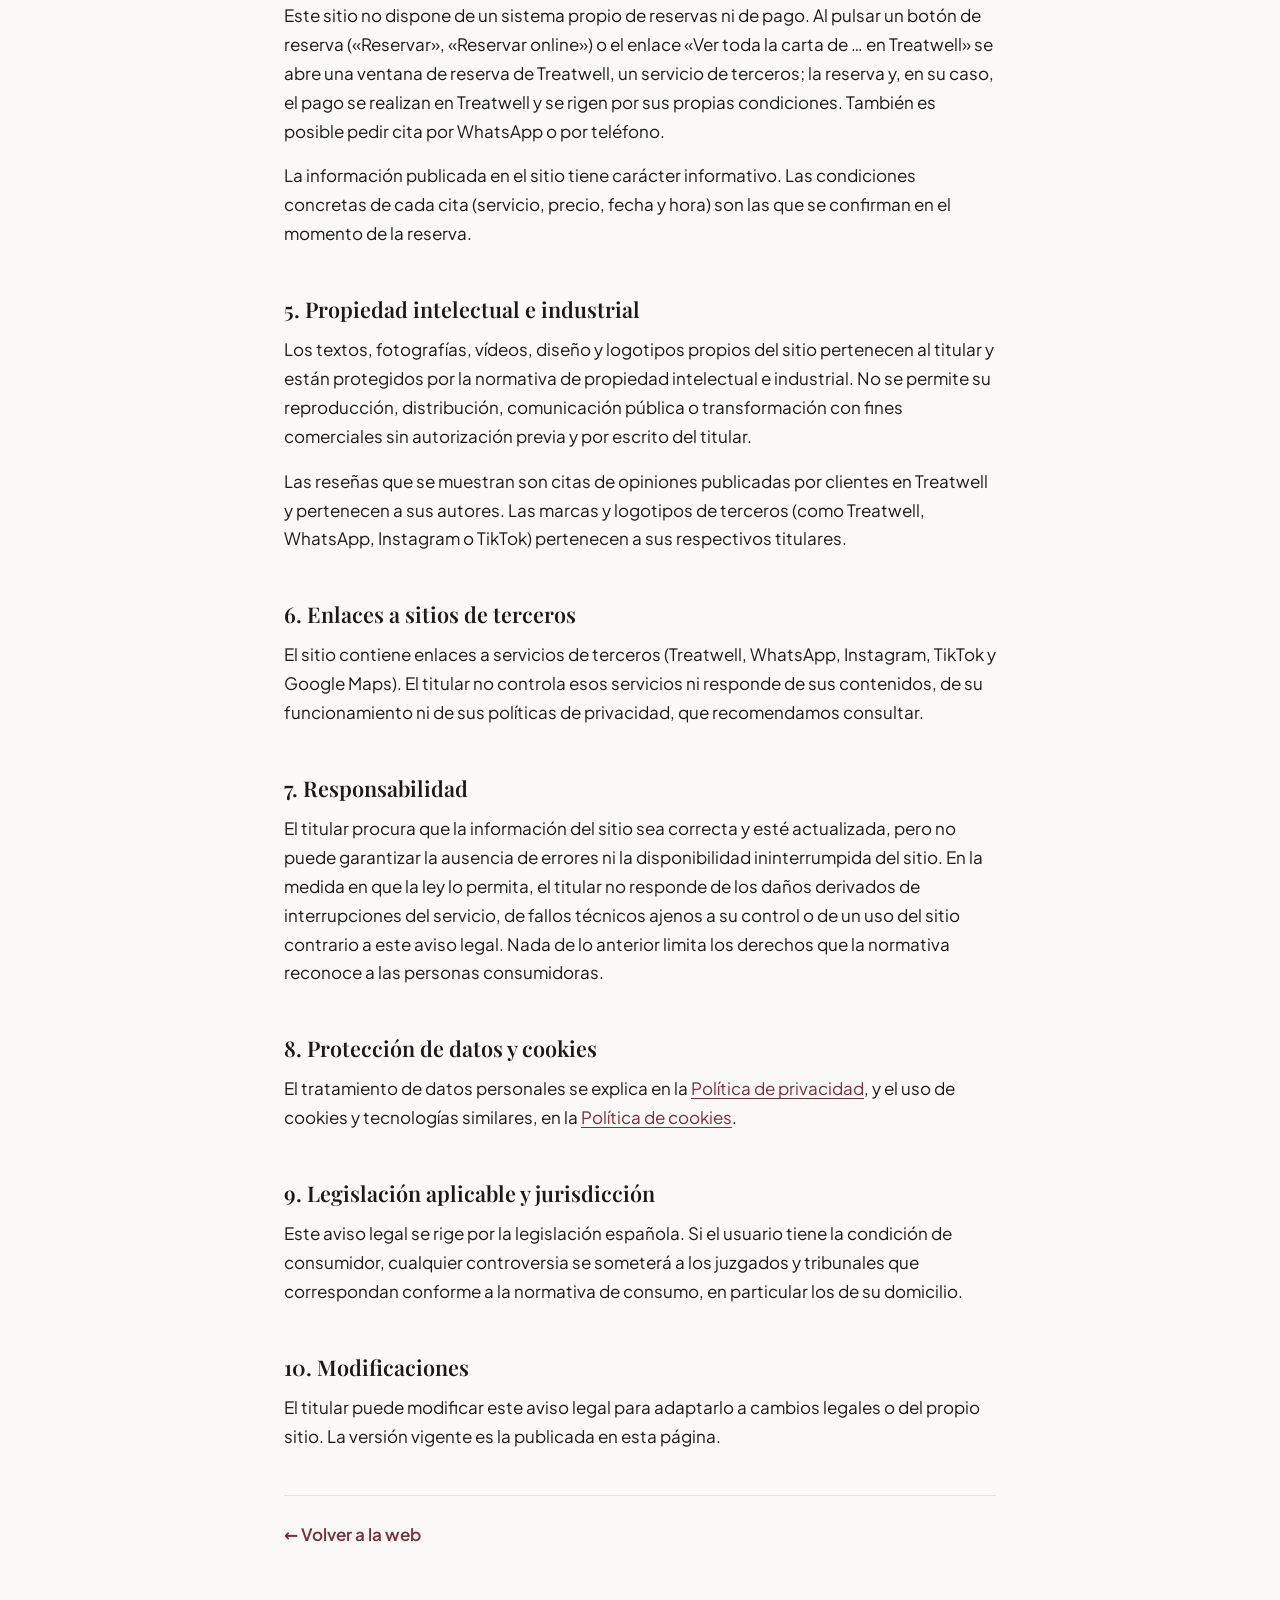
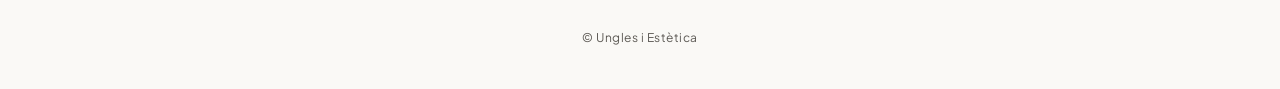
==== commit 3956e69d: "Site-adres naar ungles-i-estetica.netlify.app (canonical, hreflang, og, JSON-LD) Het deelplaatje en " ====
--- a/legal/aviso-legal.html
+++ b/legal/aviso-legal.html
@@ -53,7 +53,7 @@
       <li><span>Teléfono</span> <mark class="ph">[TELÉFONO]</mark></li>
       <li><span>Datos registrales</span> <mark class="ph">[DATOS REGISTRALES (si es sociedad)]</mark></li>
       <li><span>Centros</span> Carrer Bonavista 75, 08960 Sant Just Desvern (Barcelona) · Carrer de Ramoneda 75, 08940 Cornellà de Llobregat (Barcelona)</li>
-      <li><span>Sitio web</span> ungles-estetica.netlify.app</li>
+      <li><span>Sitio web</span> ungles-i-estetica.netlify.app</li>
     </ul>
 
     <h2>2. Objeto</h2>
@@ -104,7 +104,7 @@
       <li><span>Telèfon</span> <mark class="ph">[TELÉFONO]</mark></li>
       <li><span>Dades registrals</span> <mark class="ph">[DATOS REGISTRALES (si es sociedad)]</mark></li>
       <li><span>Centres</span> Carrer Bonavista 75, 08960 Sant Just Desvern (Barcelona) · Carrer de Ramoneda 75, 08940 Cornellà de Llobregat (Barcelona)</li>
-      <li><span>Lloc web</span> ungles-estetica.netlify.app</li>
+      <li><span>Lloc web</span> ungles-i-estetica.netlify.app</li>
     </ul>
 
     <h2>2. Objecte</h2>
@@ -155,7 +155,7 @@
       <li><span>Telephone</span> <mark class="ph">[TELÉFONO]</mark></li>
       <li><span>Registry details</span> <mark class="ph">[DATOS REGISTRALES (si es sociedad)]</mark></li>
       <li><span>Salons</span> Carrer Bonavista 75, 08960 Sant Just Desvern (Barcelona) · Carrer de Ramoneda 75, 08940 Cornellà de Llobregat (Barcelona)</li>
-      <li><span>Website</span> ungles-estetica.netlify.app</li>
+      <li><span>Website</span> ungles-i-estetica.netlify.app</li>
     </ul>
 
     <h2>2. Purpose</h2>
@@ -206,7 +206,7 @@
       <li><span>Телефон</span> <mark class="ph">[TELÉFONO]</mark></li>
       <li><span>Реєстраційні дані</span> <mark class="ph">[DATOS REGISTRALES (si es sociedad)]</mark></li>
       <li><span>Салони</span> Carrer Bonavista 75, 08960 Sant Just Desvern (Барселона) · Carrer de Ramoneda 75, 08940 Cornellà de Llobregat (Барселона)</li>
-      <li><span>Вебсайт</span> ungles-estetica.netlify.app</li>
+      <li><span>Вебсайт</span> ungles-i-estetica.netlify.app</li>
     </ul>
 
     <h2>2. Призначення сайту</h2>
